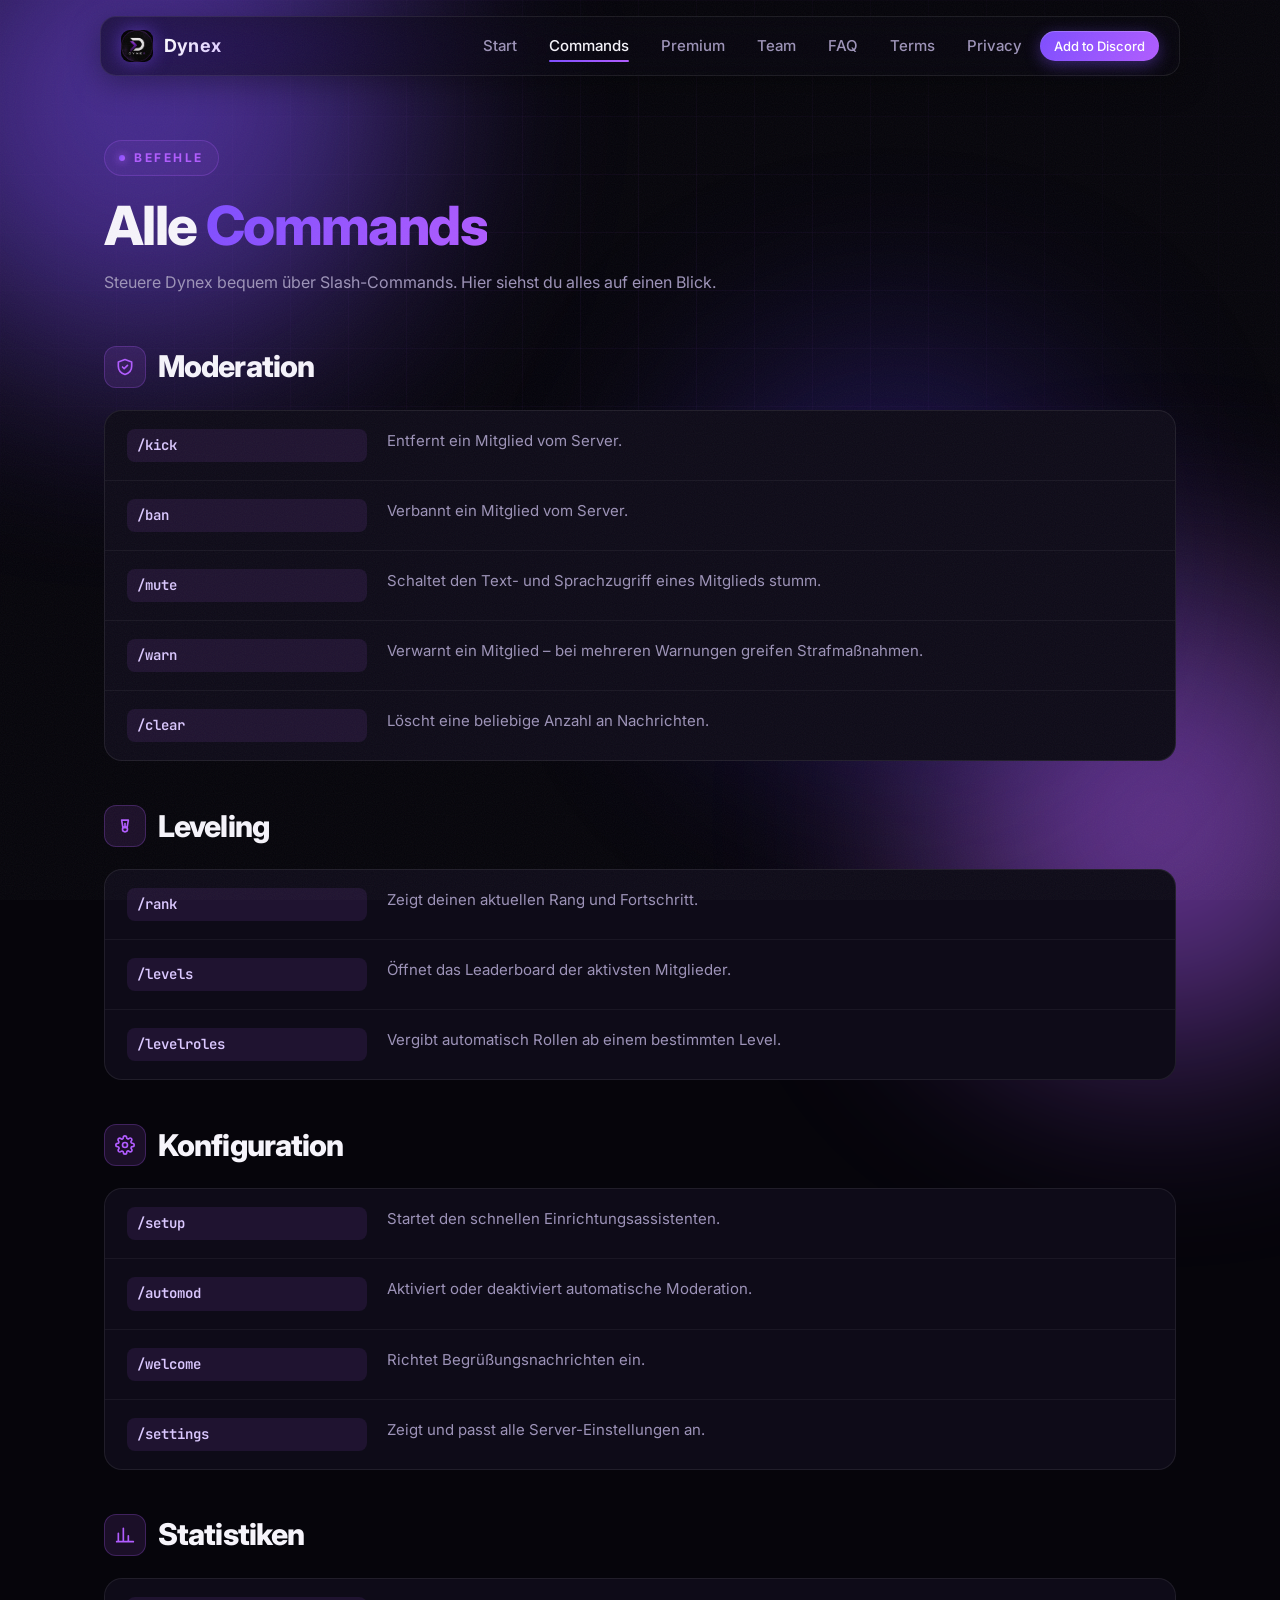
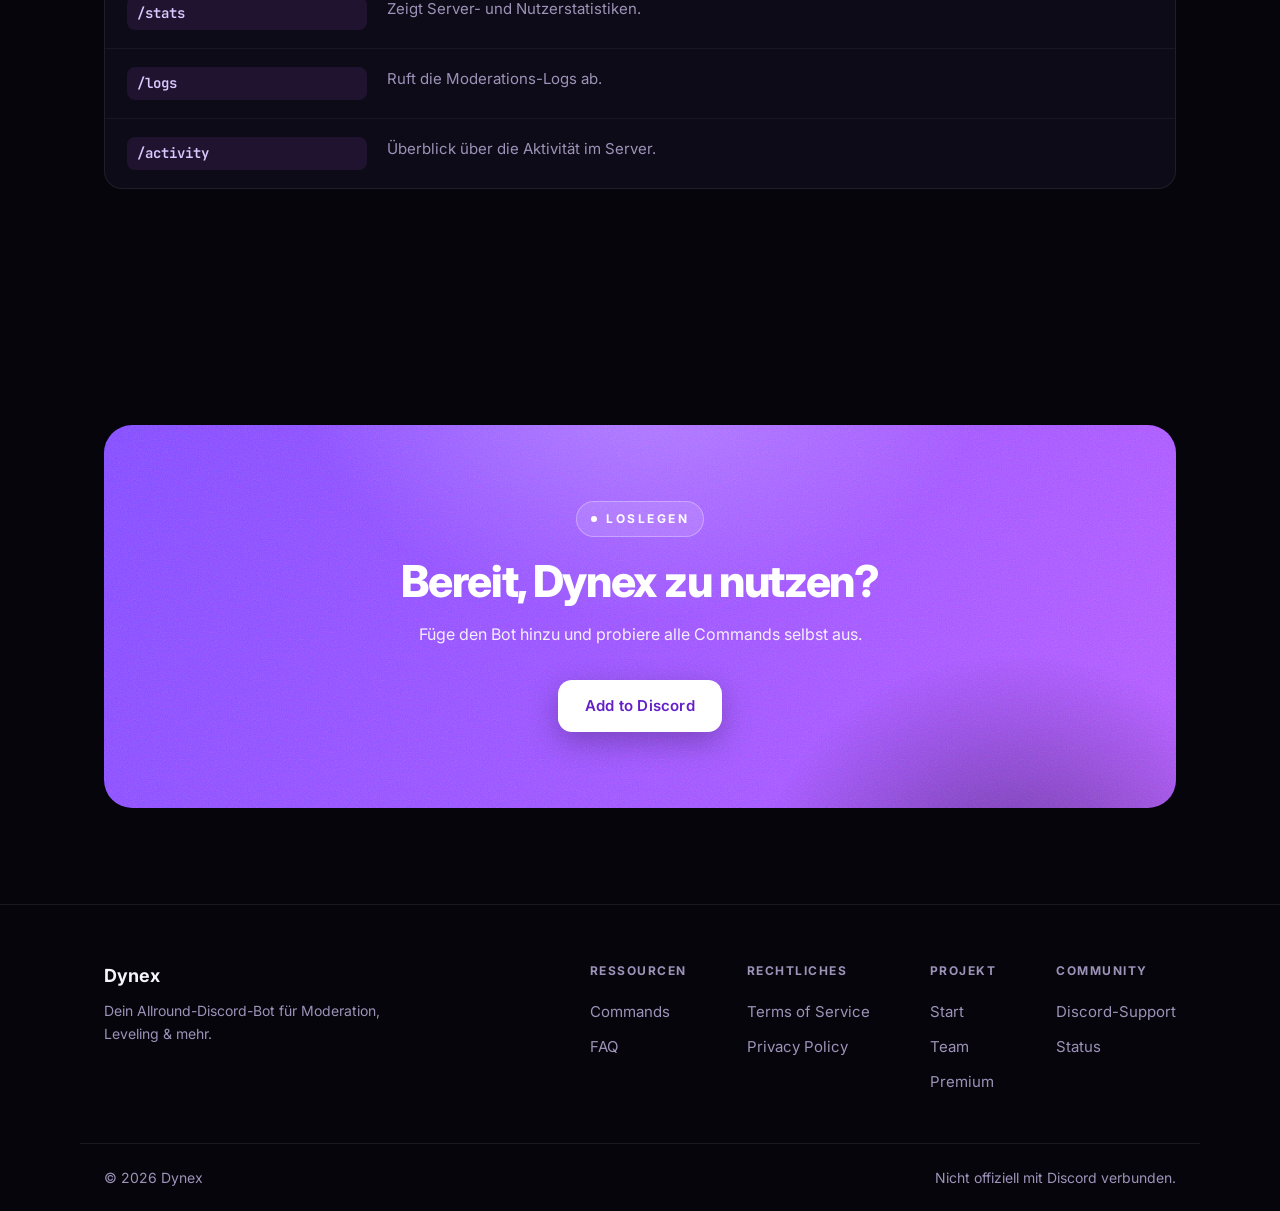
==== commands.html @ 15fd5419 "Pages" ====
<!DOCTYPE html>
<html lang="de">
<head>
  <meta charset="UTF-8" />
  <meta name="viewport" content="width=device-width, initial-scale=1.0" />
  <title>Commands – Dynex</title>
  <link rel="icon" type="image/png" href="logo.png" />
  <link rel="preconnect" href="https://fonts.googleapis.com" />
  <link rel="preconnect" href="https://fonts.gstatic.com" crossorigin />
  <link href="https://fonts.googleapis.com/css2?family=Inter:wght@400;500;600;700;800;900&family=JetBrains+Mono:wght@400;600&display=swap" rel="stylesheet" />
  <link rel="stylesheet" href="styles.css" />
</head>
<body>
  <div class="orb orb-1"></div>
  <div class="orb orb-2"></div>
  <div class="orb orb-3"></div>
  <div class="grid-bg"></div>
  <div class="noise"></div>

  <nav>
    <div class="nav-shell">
      <div class="nav-inner">
        <a class="brand" href="index.html"><img src="logo.png" alt="Dynex Logo" /><span>Dynex</span></a>
        <button class="nav-toggle" id="navToggle" aria-label="Menü">☰</button>
        <div class="nav-links" id="navLinks">
          <a href="index.html">Start</a>
          <a class="active" href="commands.html">Commands</a>
          <a href="premium.html">Premium</a>
          <a href="team.html">Team</a>
          <a href="faq.html">FAQ</a>
          <a href="terms.html">Terms</a>
          <a href="privacy.html">Privacy</a>
          <a class="nav-cta" href="#">Add to Discord</a>
        </div>
      </div>
    </div>
  </nav>

  <header class="page-head">
    <div class="container">
      <span class="eyebrow reveal in"><span class="dot"></span>Befehle</span>
      <h1 class="reveal in">Alle <span class="grad-text">Commands</span></h1>
      <p class="reveal in" data-delay="1">Steuere Dynex bequem über Slash-Commands. Hier siehst du alles auf einen Blick.</p>
    </div>
  </header>

  <section style="padding-top:20px;">
    <div class="container">

      <div class="cmd-cat reveal">
        <h2><span class="cicon"><svg viewBox="0 0 24 24" fill="none" stroke="currentColor" stroke-width="2" stroke-linecap="round" stroke-linejoin="round"><path d="M12 3l8 3v5c0 5-3.5 8.5-8 10-4.5-1.5-8-5-8-10V6z"/><path d="M9 12l2 2 4-4"/></svg></span>Moderation</h2>
        <div class="cmd-table">
          <div class="cmd-row"><span class="cmd-name">/kick</span><span class="cmd-desc">Entfernt ein Mitglied vom Server.</span></div>
          <div class="cmd-row"><span class="cmd-name">/ban</span><span class="cmd-desc">Verbannt ein Mitglied vom Server.</span></div>
          <div class="cmd-row"><span class="cmd-name">/mute</span><span class="cmd-desc">Schaltet den Text- und Sprachzugriff eines Mitglieds stumm.</span></div>
          <div class="cmd-row"><span class="cmd-name">/warn</span><span class="cmd-desc">Verwarnt ein Mitglied – bei mehreren Warnungen greifen Strafmaßnahmen.</span></div>
          <div class="cmd-row"><span class="cmd-name">/clear</span><span class="cmd-desc">Löscht eine beliebige Anzahl an Nachrichten.</span></div>
        </div>
      </div>

      <div class="cmd-cat reveal">
        <h2><span class="cicon"><svg viewBox="0 0 24 24" fill="none" stroke="currentColor" stroke-width="2" stroke-linecap="round" stroke-linejoin="round"><path d="M8 5h8l-1 6a3 3 0 0 1-6 0z"/><circle cx="12" cy="16" r="3"/><path d="M12 9v4"/></svg></span>Leveling</h2>
        <div class="cmd-table">
          <div class="cmd-row"><span class="cmd-name">/rank</span><span class="cmd-desc">Zeigt deinen aktuellen Rang und Fortschritt.</span></div>
          <div class="cmd-row"><span class="cmd-name">/levels</span><span class="cmd-desc">Öffnet das Leaderboard der aktivsten Mitglieder.</span></div>
          <div class="cmd-row"><span class="cmd-name">/levelroles</span><span class="cmd-desc">Vergibt automatisch Rollen ab einem bestimmten Level.</span></div>
        </div>
      </div>

      <div class="cmd-cat reveal">
        <h2><span class="cicon"><svg viewBox="0 0 24 24" fill="none" stroke="currentColor" stroke-width="2" stroke-linecap="round" stroke-linejoin="round"><circle cx="12" cy="12" r="3"/><path d="M19.4 15a1.65 1.65 0 0 0 .33 1.82l.06.06a2 2 0 1 1-2.83 2.83l-.06-.06a1.65 1.65 0 0 0-1.82-.33 1.65 1.65 0 0 0-1 1.51V21a2 2 0 1 1-4 0v-.09a1.65 1.65 0 0 0-1-1.51 1.65 1.65 0 0 0-1.82.33l-.06.06a2 2 0 1 1-2.83-2.83l.06-.06a1.65 1.65 0 0 0 .33-1.82 1.65 1.65 0 0 0-1.51-1H3a2 2 0 1 1 0-4h.09a1.65 1.65 0 0 0 1.51-1 1.65 1.65 0 0 0-.33-1.82l-.06-.06a2 2 0 1 1 2.83-2.83l.06.06a1.65 1.65 0 0 0 1.82.33h0a1.65 1.65 0 0 0 1-1.51V3a2 2 0 1 1 4 0v.09a1.65 1.65 0 0 0 1 1.51h0a1.65 1.65 0 0 0 1.82-.33l.06-.06a2 2 0 1 1 2.83 2.83l-.06.06a1.65 1.65 0 0 0-.33 1.82v0a1.65 1.65 0 0 0 1.51 1H21a2 2 0 1 1 0 4h-.09a1.65 1.65 0 0 0-1.51 1z"/></svg></span>Konfiguration</h2>
        <div class="cmd-table">
          <div class="cmd-row"><span class="cmd-name">/setup</span><span class="cmd-desc">Startet den schnellen Einrichtungsassistenten.</span></div>
          <div class="cmd-row"><span class="cmd-name">/automod</span><span class="cmd-desc">Aktiviert oder deaktiviert automatische Moderation.</span></div>
          <div class="cmd-row"><span class="cmd-name">/welcome</span><span class="cmd-desc">Richtet Begrüßungsnachrichten ein.</span></div>
          <div class="cmd-row"><span class="cmd-name">/settings</span><span class="cmd-desc">Zeigt und passt alle Server-Einstellungen an.</span></div>
        </div>
      </div>

      <div class="cmd-cat reveal">
        <h2><span class="cicon"><svg viewBox="0 0 24 24" fill="none" stroke="currentColor" stroke-width="2" stroke-linecap="round" stroke-linejoin="round"><path d="M4 20V10M10 20V4M16 20v-7M22 20H2"/></svg></span>Statistiken</h2>
        <div class="cmd-table">
          <div class="cmd-row"><span class="cmd-name">/stats</span><span class="cmd-desc">Zeigt Server- und Nutzerstatistiken.</span></div>
          <div class="cmd-row"><span class="cmd-name">/logs</span><span class="cmd-desc">Ruft die Moderations-Logs ab.</span></div>
          <div class="cmd-row"><span class="cmd-name">/activity</span><span class="cmd-desc">Überblick über die Aktivität im Server.</span></div>
        </div>
      </div>

    </div>
  </section>

  <section>
    <div class="container">
      <div class="cta-wrap reveal">
        <div class="grain"></div>
        <span class="eyebrow" style="border-color:rgba(255,255,255,0.3);background:rgba(255,255,255,0.12);color:#fff;"><span class="dot" style="background:#fff;box-shadow:none;"></span>Loslegen</span>
        <h2>Bereit, Dynex zu nutzen?</h2>
        <p>Füge den Bot hinzu und probiere alle Commands selbst aus.</p>
        <a class="btn" href="#">Add to Discord</a>
      </div>
    </div>
  </section>

  <footer>
    <div class="footer-inner">
      <div class="footer-brand"><span>Dynex</span><p>Dein Allround-Discord-Bot für Moderation, Leveling &amp; mehr.</p></div>
      <div class="footer-cols">
        <div class="footer-col"><h4>Ressourcen</h4><a href="commands.html">Commands</a><a href="faq.html">FAQ</a></div>
        <div class="footer-col"><h4>Rechtliches</h4><a href="terms.html">Terms of Service</a><a href="privacy.html">Privacy Policy</a></div>
        <div class="footer-col"><h4>Projekt</h4><a href="index.html">Start</a><a href="team.html">Team</a><a href="premium.html">Premium</a></div>
        <div class="footer-col"><h4>Community</h4><a href="#">Discord-Support</a><a href="#">Status</a></div>
      </div>
    </div>
    <div class="footer-bottom"><span>© <span id="year"></span> Dynex</span><span>Nicht offiziell mit Discord verbunden.</span></div>
  </footer>

  <script>document.getElementById("year").textContent = new Date().getFullYear();</script>
  <script src="main.js"></script>
</body>
</html>
---- styles.css ----
:root {
  --bg: #06050b;
  --bg-soft: #0b0912;
  --surface: #0e0b18;
  --elev: #151024;
  --border: rgba(255, 255, 255, 0.08);
  --border-strong: rgba(177, 92, 255, 0.4);
  --text: #f6f4fb;
  --muted: #9d93b8;
  --accent: #7e4dff;
  --accent-2: #b15cff;
  --accent-lite: #dbc8ff;
  --accent-grad: linear-gradient(120deg, #7e4dff 0%, #b15cff 100%);
  --radius: 20px;
  --maxw: 1120px;
  font-synthesis: none;
}

* { box-sizing: border-box; margin: 0; padding: 0; }

html { scroll-behavior: smooth; }

body {
  font-family: "Inter", -apple-system, BlinkMacSystemFont, "Segoe UI", Roboto, sans-serif;
  background: var(--bg);
  color: var(--text);
  line-height: 1.65;
  -webkit-font-smoothing: antialiased;
  text-rendering: optimizeLegibility;
  overflow-x: hidden;
}

a { color: inherit; text-decoration: none; }
img { display: block; max-width: 100%; }
::selection { background: rgba(177, 92, 255, 0.3); }

/* ---- ambient animated background ---- */
.orb {
  position: fixed;
  border-radius: 50%;
  filter: blur(110px);
  z-index: -2;
  pointer-events: none;
  opacity: 0.55;
}
.orb-1 { width: 520px; height: 520px; background: #7e4dff; top: -160px; left: -120px; animation: drift 22s ease-in-out infinite; }
.orb-2 { width: 440px; height: 440px; background: #b15cff; bottom: -140px; right: -100px; animation: drift 26s ease-in-out infinite reverse; }
.orb-3 { width: 380px; height: 380px; background: #4a2bd0; top: 40%; left: 55%; animation: drift 30s ease-in-out infinite; opacity: 0.4; }
@keyframes drift {
  0%, 100% { transform: translate(0, 0) scale(1); }
  33% { transform: translate(60px, -40px) scale(1.08); }
  66% { transform: translate(-40px, 50px) scale(0.95); }
}

.noise {
  position: fixed; inset: 0; z-index: 51; pointer-events: none; opacity: 0.05;
  background-image: url("data:image/svg+xml,%3Csvg xmlns='http://www.w3.org/2000/svg' width='120' height='120'%3E%3Cfilter id='n'%3E%3CfeTurbulence type='fractalNoise' baseFrequency='0.9' numOctaves='2'/%3E%3C/filter%3E%3Crect width='100%25' height='100%25' filter='url(%23n)'/%3E%3C/svg%3E");
}

.grid-bg {
  position: fixed; inset: 0; z-index: -1; pointer-events: none;
  background-image:
    linear-gradient(rgba(177, 92, 255, 0.05) 1px, transparent 1px),
    linear-gradient(90deg, rgba(177, 92, 255, 0.05) 1px, transparent 1px);
  background-size: 58px 58px;
  mask-image: radial-gradient(70% 62% at 50% 28%, #000 0%, transparent 100%);
}

/* ---- nav ---- */
nav {
  position: fixed;
  top: 16px; left: 0; right: 0;
  z-index: 50;
  transition: opacity .3s;
}
.nav-shell {
  max-width: var(--maxw);
  margin: 0 auto;
  padding: 0 20px;
}
.nav-inner {
  display: flex; align-items: center; justify-content: space-between;
  height: 60px;
  padding: 0 20px;
  border-radius: 16px;
  border: 1px solid var(--border);
  background: rgba(10, 8, 18, 0.55);
  backdrop-filter: blur(20px) saturate(140%);
  -webkit-backdrop-filter: blur(20px) saturate(140%);
  box-shadow: 0 8px 30px rgba(0, 0, 0, 0.35);
}
.brand { display: flex; align-items: center; gap: 11px; font-weight: 700; font-size: 18px; letter-spacing: 0.2px; }
.brand img { width: 32px; height: 32px; border-radius: 9px; box-shadow: 0 0 18px rgba(126,77,255,0.5); }
.brand span { background: linear-gradient(120deg, #fff 0%, var(--accent-lite) 100%); -webkit-background-clip: text; background-clip: text; color: transparent; }

.nav-links { display: flex; align-items: center; gap: 4px; }
.nav-links a {
  padding: 9px 14px; border-radius: 10px;
  color: var(--muted); font-weight: 500; font-size: 15px;
  position: relative; transition: color .18s, background .18s;
}
.nav-links a:hover { color: var(--text); background: rgba(255,255,255,0.05); }
.nav-links a.active { color: var(--text); }
.nav-links a.active::after {
  content: ""; position: absolute; left: 14px; right: 14px; bottom: 5px; height: 2px;
  border-radius: 2px; background: var(--accent-grad);
}
.nav-cta {
  padding: 6px 14px !important; border-radius: 999px !important;
  font-weight: 600; font-size: 13px !important; line-height: 1.4 !important;
  color: #fff !important;
  display: inline-flex; align-items: center; gap: 6px;
  background: var(--accent-grad);
  box-shadow: 0 4px 16px rgba(126,77,255,0.4), inset 0 1px 0 rgba(255,255,255,0.2);
}
.nav-cta svg { width: 15px !important; height: 15px !important; flex: none; }
.nav-cta:hover { filter: brightness(1.1); }
.nav-toggle { display: none; background: none; border: none; color: var(--text); font-size: 24px; cursor: pointer; padding: 4px; }

/* ---- layout ---- */
.container { max-width: var(--maxw); margin: 0 auto; padding: 0 24px; }
section { padding: 96px 0; }

/* ---- reveal animations ---- */
.reveal { opacity: 0; transform: translateY(28px); transition: opacity .7s cubic-bezier(.16,1,.3,1), transform .7s cubic-bezier(.16,1,.3,1); }
.reveal.in { opacity: 1; transform: none; }
.reveal[data-delay="1"] { transition-delay: .08s; }
.reveal[data-delay="2"] { transition-delay: .16s; }
.reveal[data-delay="3"] { transition-delay: .24s; }
.reveal[data-delay="4"] { transition-delay: .32s; }
.reveal[data-delay="5"] { transition-delay: .4s; }

/* ---- buttons ---- */
.btn {
  position: relative;
  display: inline-flex; align-items: center; justify-content: center; gap: 9px;
  padding: 14px 27px; border-radius: 14px;
  font-weight: 600; font-size: 15px; letter-spacing: 0.2px;
  transition: transform .2s cubic-bezier(.16,1,.3,1), box-shadow .25s, background .2s;
  overflow: hidden; white-space: nowrap;
}
.btn:hover { transform: translateY(-2px); }
.btn:active { transform: translateY(0) scale(0.98); }
.btn-primary {
  background: var(--accent-grad); color: #fff;
  box-shadow: 0 8px 26px rgba(126,77,255,0.42), inset 0 1px 0 rgba(255,255,255,0.25);
}
.btn-primary:hover { box-shadow: 0 14px 38px rgba(126,77,255,0.6), inset 0 1px 0 rgba(255,255,255,0.3); }
.btn-primary::before {
  content: ""; position: absolute; top: 0; left: -60%; width: 40%; height: 100%;
  background: linear-gradient(100deg, transparent, rgba(255,255,255,0.45), transparent);
  transform: skewX(-20deg); transition: left .55s ease;
}
.btn-primary:hover::before { left: 130%; }
.btn-ghost { background: rgba(255,255,255,0.04); color: var(--text); border: 1px solid var(--border); backdrop-filter: blur(8px); }
.btn-ghost:hover { border-color: var(--border-strong); background: rgba(177,92,255,0.08); }
.btn-row { display: flex; gap: 14px; flex-wrap: wrap; }
.btn svg { width: 18px; height: 18px; }

/* ---- eyebrow & headings ---- */
.eyebrow {
  display: inline-flex; align-items: center; gap: 9px;
  font-size: 12px; font-weight: 700; letter-spacing: 2.5px; text-transform: uppercase;
  color: var(--accent-2);
  padding: 7px 14px; border-radius: 999px;
  border: 1px solid rgba(177,92,255,0.25);
  background: rgba(177,92,255,0.07);
  margin-bottom: 20px;
}
.eyebrow .dot { width: 6px; height: 6px; border-radius: 50%; background: var(--accent-grad); box-shadow: 0 0 8px var(--accent-2); }

h1, h2, h3 { line-height: 1.1; font-weight: 800; letter-spacing: -0.03em; }
h1 { font-size: clamp(40px, 6.5vw, 72px); margin-bottom: 22px; }
h2 { font-size: clamp(30px, 4.4vw, 44px); margin-bottom: 16px; }
.lead { color: var(--muted); font-size: clamp(16px, 2.2vw, 19px); max-width: 620px; }
.grad-text { background: var(--accent-grad); -webkit-background-clip: text; background-clip: text; color: transparent; }

.section-head { max-width: 680px; margin-bottom: 54px; }
.center { text-align: center; }
.center .section-head, .center .lead { margin-left: auto; margin-right: auto; }

/* ---- hero ---- */
.hero {
  min-height: 100svh;
  display: flex; align-items: center; justify-content: center;
  text-align: center;
  padding: 130px 0 70px;
  position: relative; overflow: hidden;
}
.hero-inner { max-width: 760px; }
.hero .logo-badge {
  display: inline-flex; align-items: center; gap: 10px;
  margin: 0 0 26px;
  padding: 8px 16px 8px 8px; border-radius: 999px;
  background: rgba(255,255,255,0.05); border: 1px solid var(--border);
  backdrop-filter: blur(8px);
  font-weight: 600; font-size: 14px; color: var(--text);
  box-shadow: 0 4px 20px rgba(0,0,0,0.3);
}
.hero .logo-badge img { width: 26px; height: 26px; border-radius: 7px; }
.hero .logo-badge .tag { color: var(--muted); font-weight: 500; }
.hero .lead { margin: 0 auto 32px; }
.hero .btn-row { justify-content: center; }

.hero-art {
  position: absolute; left: 50%; top: 52%; transform: translate(-50%, -50%);
  width: min(62vw, 540px); aspect-ratio: 1 / 1; z-index: -1;
  opacity: 0.5; pointer-events: none;
  mask-image: radial-gradient(circle, #000 30%, transparent 72%);
}
.hero-art img { width: 100%; height: 100%; object-fit: contain; filter: drop-shadow(0 0 60px rgba(126,77,255,0.5)); }
section[id] { scroll-margin-top: 96px; }

/* ---- stats ---- */
.stats {
  display: grid;
  grid-template-columns: repeat(auto-fit, minmax(150px, 1fr));
  gap: 14px;
  margin: 48px 0 8px;
}
.stat {
  border: 1px solid var(--border);
  border-radius: 16px;
  padding: 22px 20px;
  background: rgba(255,255,255,0.03);
  backdrop-filter: blur(8px);
  transition: transform .2s, border-color .2s;
}
.stat:hover { transform: translateY(-3px); border-color: var(--border-strong); }
.stat .num {
  font-size: 30px; font-weight: 800; letter-spacing: -0.03em;
  background: var(--accent-grad); -webkit-background-clip: text; background-clip: text; color: transparent;
}
.stat .lbl { color: var(--muted); font-size: 13px; margin-top: 3px; }

/* ---- marquee ---- */
.marquee-wrap { position: relative; overflow: hidden; padding: 8px 0; border-block: 1px solid var(--border); background: rgba(255,255,255,0.015); }
.marquee-wrap::before, .marquee-wrap::after {
  content:""; position: absolute; inset-block: 0; width: 120px; z-index: 2; pointer-events: none;
}
.marquee-wrap::before { left: 0; background: linear-gradient(90deg, var(--bg), transparent); }
.marquee-wrap::after { right: 0; background: linear-gradient(-90deg, var(--bg), transparent); }
.marquee {
  display: flex; gap: 48px; width: max-content;
  animation: marquee 28s linear infinite; white-space: nowrap;
}
.marquee span { display: inline-flex; align-items: center; gap: 48px; color: var(--muted); font-weight: 600; font-size: 15px; }
.marquee span svg { width: 17px; height: 17px; color: var(--accent-2); }
.marquee i { font-style: normal; color: var(--accent-2); }
@keyframes marquee { to { transform: translateX(-50%); } }

/* ---- cards ---- */
.grid {
  display: grid;
  grid-template-columns: repeat(auto-fit, minmax(250px, 1fr));
  gap: 20px;
}
.card {
  position: relative;
  background: var(--surface);
  border: 1px solid var(--border);
  border-radius: var(--radius);
  padding: 30px;
  transition: transform .3s cubic-bezier(.16,1,.3,1), border-color .25s, box-shadow .3s;
  overflow: hidden;
}
.card::before {
  content: ""; position: absolute; inset: 0;
  background: radial-gradient(500px circle at var(--mx, 50%) var(--my, 50%), rgba(177,92,255,0.12), transparent 45%);
  opacity: 0; transition: opacity .3s;
}
.card:hover { transform: translateY(-5px); border-color: var(--border-strong); box-shadow: 0 20px 50px rgba(0,0,0,0.4); }
.card:hover::before { opacity: 1; }
.card .icon {
  width: 50px; height: 50px; border-radius: 14px;
  display: flex; align-items: center; justify-content: center;
  background: rgba(177,92,255,0.12); color: var(--accent-2);
  margin-bottom: 18px; position: relative;
  box-shadow: inset 0 0 0 1px rgba(177,92,255,0.2);
}
.card .icon svg { width: 24px; height: 24px; }
.card h3 { font-size: 19px; margin-bottom: 8px; position: relative; }
.card p { color: var(--muted); font-size: 15px; position: relative; }

/* ---- showcase / code-like terminal ---- */
.showcase {
  display: grid; grid-template-columns: 1fr 1fr; gap: 60px; align-items: center;
}
.terminal {
  border: 1px solid var(--border);
  border-radius: 18px;
  background: rgba(10, 8, 18, 0.7);
  backdrop-filter: blur(10px);
  box-shadow: 0 30px 80px rgba(0,0,0,0.5);
  overflow: hidden;
}
.terminal .bar { display: flex; align-items: center; gap: 8px; padding: 14px 18px; border-bottom: 1px solid var(--border); }
.terminal .bar i { width: 12px; height: 12px; border-radius: 50%; }
.terminal .bar i:nth-child(1){ background:#ff5f57; } .terminal .bar i:nth-child(2){ background:#febc2e; } .terminal .bar i:nth-child(3){ background:#28c840; }
.terminal .bar .title { margin-left: 8px; color: var(--muted); font-size: 13px; }
.terminal .code { padding: 22px; font-family: "JetBrains Mono", ui-monospace, SFMono-Regular, Menlo, monospace; font-size: 14px; line-height: 1.7; color: #c9bfe6; }
.terminal .code .c { color: var(--muted); }
.terminal .code .k { color: var(--accent-2); }
.terminal .code .s { color: #7ee787; }
.terminal .code .p { color: var(--accent-lite); }

/* ---- CTA panel ---- */
.cta-wrap { position: relative; border-radius: 28px; padding: 76px 36px; overflow: hidden; text-align: center; }
.cta-wrap::before { content:""; position: absolute; inset: 0; background: var(--accent-grad); z-index: -2; }
.cta-wrap::after {
  content:""; position: absolute; inset: 0; z-index: -1;
  background: radial-gradient(60% 130% at 50% -20%, rgba(255,255,255,0.28), transparent 55%),
    radial-gradient(40% 100% at 85% 120%, rgba(0,0,0,0.35), transparent 60%);
}
.cta-wrap .grain { position: absolute; inset: 0; z-index: -1; opacity: 0.4; background: url("data:image/svg+xml,%3Csvg xmlns='http://www.w3.org/2000/svg' width='120' height='120'%3E%3Cfilter id='n'%3E%3CfeTurbulence type='fractalNoise' baseFrequency='0.9' numOctaves='2'/%3E%3C/filter%3E%3Crect width='100%25' height='100%25' filter='url(%23n)'/%3E%3C/svg%3E"); mix-blend-mode: overlay; }
.cta-wrap h2 { color: #fff; }
.cta-wrap p { color: rgba(255,255,255,0.9); max-width: 520px; margin: 0 auto 32px; }
.cta-wrap .btn { background: #fff; color: #6420c8; box-shadow: 0 10px 30px rgba(0,0,0,0.25); }
.cta-wrap .btn:hover { background: rgba(255,255,255,0.92); }

/* ---- team ---- */
.team-grid { display: grid; grid-template-columns: repeat(auto-fill, minmax(250px, 1fr)); gap: 20px; }
.team-card { text-align: center; padding: 36px 22px; }
.avatar {
  width: 96px; height: 96px; border-radius: 50%;
  margin: 0 auto 18px;
  overflow: hidden;
  display: flex; align-items: center; justify-content: center;
  font-size: 34px; font-weight: 800; color: #fff;
  background: var(--accent-grad);
  box-shadow: 0 10px 30px rgba(126,77,255,0.45);
  border: 3px solid rgba(255,255,255,0.12);
}
.avatar img { width: 100%; height: 100%; object-fit: cover; }
.team-card h3 { font-size: 19px; }
.team-card .role { color: var(--accent-2); font-weight: 700; font-size: 13px; letter-spacing: 0.5px; text-transform: uppercase; margin-bottom: 10px; }
.legal strong { color: var(--text); }
.legal .updated { color: var(--muted); font-size: 14px; margin-bottom: 28px; }

/* ---- commands ---- */
.cmd-cat { margin-bottom: 44px; }
.cmd-cat > h2 { font-size: clamp(22px, 3vw, 30px); display: flex; align-items: center; gap: 12px; margin-bottom: 22px; }
.cmd-cat > h2 .cicon {
  width: 42px; height: 42px; border-radius: 12px; flex: none;
  display: flex; align-items: center; justify-content: center;
  background: rgba(177,92,255,0.12); color: var(--accent-2);
  box-shadow: inset 0 0 0 1px rgba(177,92,255,0.25);
}
.cmd-cat > h2 .cicon svg { width: 20px; height: 20px; }
.cmd-table {
  border: 1px solid var(--border); border-radius: 18px; overflow: hidden; background: var(--surface);
}
.cmd-table .cmd-row {
  display: grid; grid-template-columns: minmax(180px, 240px) 1fr;
  gap: 20px; padding: 18px 22px; align-items: start;
  border-bottom: 1px solid rgba(255,255,255,0.05); transition: background .15s;
}
.cmd-table .cmd-row:last-child { border-bottom: none; }
.cmd-table .cmd-row:hover { background: rgba(177,92,255,0.06); }
.cmd-name {
  font-family: "JetBrains Mono", ui-monospace, Menlo, monospace;
  font-size: 14px; font-weight: 600; color: var(--accent-lite);
  background: rgba(177,92,255,0.1); padding: 5px 10px; border-radius: 8px;
  display: inline-block; word-break: break-all;
}
.cmd-desc { color: var(--muted); font-size: 15px; }

/* ---- FAQ ---- */
.faq-list { max-width: 760px; margin: 0 auto; display: grid; gap: 14px; }
.faq-item {
  border: 1px solid var(--border); border-radius: 16px; background: var(--surface);
  overflow: hidden; transition: border-color .2s;
}
.faq-item.open { border-color: var(--border-strong); }
.faq-q {
  width: 100%; display: flex; align-items: center; justify-content: space-between; gap: 16px;
  padding: 20px 22px; background: none; border: none; cursor: pointer;
  color: var(--text); font-size: 16px; font-weight: 600; text-align: left; font-family: inherit;
}
.faq-q:hover { color: var(--accent-lite); }
.faq-q .chev {
  flex: none; transition: transform .3s cubic-bezier(.16,1,.3,1);
  color: var(--accent-2);
}
.faq-q .chev svg { width: 18px; height: 18px; display: block; }
.faq-item.open .chev { transform: rotate(180deg); }
.faq-a { display: grid; grid-template-rows: 0fr; transition: grid-template-rows .35s cubic-bezier(.16,1,.3,1); }
.faq-item.open .faq-a { grid-template-rows: 1fr; }
.faq-a-inner { overflow: hidden; }
.faq-a-inner p { color: var(--muted); font-size: 15px; padding: 0 22px 20px; }

/* ---- pricing (premium) ---- */
.pricing {
  display: grid;
  grid-template-columns: repeat(auto-fit, minmax(280px, 1fr));
  gap: 24px;
  align-items: stretch;
}
.price-card {
  position: relative;
  display: flex; flex-direction: column;
  background: var(--surface);
  border: 1px solid var(--border);
  border-radius: 24px;
  padding: 34px 30px;
  transition: transform .3s cubic-bezier(.16,1,.3,1), border-color .25s, box-shadow .3s;
}
.price-card:hover { transform: translateY(-6px); border-color: var(--border-strong); box-shadow: 0 24px 60px rgba(0,0,0,0.45); }
.price-card.featured {
  border: 1px solid transparent;
  background:
    linear-gradient(var(--bg), var(--bg)) padding-box,
    var(--accent-grad) border-box;
  box-shadow: 0 20px 70px rgba(126,77,255,0.35);
}
.price-card .flag {
  position: absolute; top: 0; left: 50%; transform: translate(-50%, -50%);
  background: var(--accent-grad);
  color: #fff; font-size: 12px; font-weight: 700; letter-spacing: 1px; text-transform: uppercase;
  padding: 6px 14px; border-radius: 999px;
  box-shadow: 0 6px 18px rgba(126,77,255,0.5);
  white-space: nowrap;
}
.price-card .plan { display: flex; align-items: center; gap: 12px; margin-bottom: 22px; }
.price-card .plan .picon {
  width: 46px; height: 46px; border-radius: 13px;
  display: flex; align-items: center; justify-content: center;
  background: rgba(177,92,255,0.14); color: var(--accent-2);
  box-shadow: inset 0 0 0 1px rgba(177,92,255,0.25);
}
.price-card .plan .picon svg { width: 22px; height: 22px; }
.price-card .plan h3 { font-size: 20px; }
.price-card .price { display: flex; align-items: baseline; gap: 6px; margin-bottom: 26px; }
.price-card .price .amount { font-size: 46px; font-weight: 850; letter-spacing: -0.03em; line-height: 1; }
.price-card .price .per { color: var(--muted); font-size: 15px; }
.price-card ul { list-style: none; margin: 0 0 30px; flex: 1; }
.price-card li { display: flex; align-items: center; gap: 11px; color: var(--muted); font-size: 15px; padding: 7px 0; }
.price-card li svg { width: 19px; height: 19px; color: var(--accent-2); flex: none; }
.featured li { color: #d8d0ec; }
.price-card .btn { width: 100%; }
.compare {
  margin-top: 64px;
  border: 1px solid var(--border);
  border-radius: 24px;
  overflow: hidden;
  background: var(--surface);
  box-shadow: 0 20px 60px rgba(0,0,0,0.35);
}
.compare table { width: 100%; border-collapse: collapse; }
.compare th, .compare td { padding: 15px 22px; text-align: left; font-size: 15px; }
.compare thead th { font-size: 13px; letter-spacing: 1px; text-transform: uppercase; color: var(--muted); border-bottom: 1px solid var(--border); background: rgba(255,255,255,0.02); }
.compare thead th:first-child { color: var(--text); font-weight: 700; }
.compare tbody tr { border-bottom: 1px solid rgba(255,255,255,0.05); }
.compare tbody tr:last-child { border-bottom: none; }
.compare td { color: var(--muted); }
.compare td:first-child { color: var(--text); font-weight: 500; }
.compare td .yes { color: var(--accent-2); }
.compare td .no { color: rgba(255,255,255,0.2); }
.compare .featured-col { background: rgba(177,92,255,0.06); }
.compare-scroll { overflow-x: auto; -webkit-overflow-scrolling: touch; }
.compare table { min-width: 100%; width: 100%; }
.page-head { padding: 140px 0 30px; }
.page-head h1 { font-size: clamp(34px, 5vw, 54px); margin-bottom: 14px; }
.page-head p { color: var(--muted); max-width: 640px; }
.legal { padding-top: 10px; font-size: 15.5px; color: #cfc8de; }
.legal .block {
  background: rgba(255,255,255,0.03); border: 1px solid var(--border);
  border-radius: var(--radius); padding: 16px 24px; margin-bottom: 40px;
  font-size: 13.5px; color: var(--muted); backdrop-filter: blur(10px);
}
.legal h3 { font-size: 22px; margin: 34px 0 10px; color: var(--text); }
.legal h4 { font-size: 16px; margin: 22px 0 8px; color: var(--text); }
.legal p { margin-bottom: 14px; }
.legal ul { margin: 0 0 14px 20px; }
.legal li { margin-bottom: 8px; }
.legal a { color: var(--accent-2); text-decoration: underline; text-underline-offset: 2px; }
.legal strong { color: var(--text); }
.legal .updated { color: var(--muted); font-size: 14px; margin-bottom: 28px; }

/* ---- footer ---- */
footer { border-top: 1px solid var(--border); padding: 56px 0 0; background: rgba(8, 6, 15, 0.4); }
.footer-inner {
  max-width: var(--maxw); margin: 0 auto; padding: 0 24px;
  display: flex; gap: 50px; justify-content: space-between; flex-wrap: wrap;
}
.footer-brand span { font-weight: 700; font-size: 18px; }
.footer-brand p { color: var(--muted); font-size: 14px; margin-top: 8px; max-width: 280px; }
.footer-cols { display: flex; gap: 60px; flex-wrap: wrap; }
.footer-col h4 { font-size: 12px; letter-spacing: 1.5px; text-transform: uppercase; color: var(--muted); margin-bottom: 14px; }
.footer-col a { display: block; color: var(--muted); font-size: 15px; padding: 5px 0; transition: color .15s, transform .15s; }
.footer-col a:hover { color: var(--text); transform: translateX(3px); }
.footer-bottom {
  max-width: var(--maxw); margin: 44px auto 0; padding: 22px 24px;
  border-top: 1px solid var(--border);
  display: flex; justify-content: space-between; flex-wrap: wrap; gap: 12px;
  color: var(--muted); font-size: 14px;
}

/* ---- responsive ---- */
@media (max-width: 1024px) {
  .hero-art { width: min(66vw, 440px); opacity: 0.42; }
}

@media (max-width: 900px) {
  .hero { min-height: auto; padding-top: 120px; padding-bottom: 60px; padding-inline: 16px; }
  .hero-art { width: min(70vw, 340px); opacity: 0.32; }
  .showcase { grid-template-columns: 1fr; gap: 36px; }
  .container { padding: 0 20px; }
  .nav-toggle { display: block; }
  .grid { grid-template-columns: repeat(2, 1fr); }
  .page-head { padding-top: 120px; }
  .team-grid { grid-template-columns: repeat(auto-fill, minmax(200px, 1fr)); gap: 16px; }
  .pricing { grid-template-columns: 1fr; gap: 18px; }
}

@media (max-width: 760px) {
  .nav-toggle { display: block; }
  nav { top: 10px; }
  .nav-links {
    position: absolute; top: 66px; left: 16px; right: 16px;
    flex-direction: column; align-items: stretch;
    background: rgba(10,8,18,0.97);
    border: 1px solid var(--border); border-radius: 16px;
    padding: 12px; gap: 4px;
    display: none; box-shadow: 0 20px 60px rgba(0,0,0,0.5);
    max-height: calc(100vh - 90px); overflow-y: auto;
  }
  .nav-links.open { display: flex; }
  .nav-links a { padding: 13px 16px; }
  .nav-links a.active::after { display: none; }
  .nav-cta { text-align: center; margin-top: 8px; }
  .hero-art { width: min(84vw, 300px); opacity: 0.2; }
  section { padding: 64px 0; }
  .cta-wrap { padding: 48px 22px; }
  .noise { display: none; }
  .stats { grid-template-columns: repeat(2, 1fr); gap: 12px; margin-top: 36px; }
  .grid { grid-template-columns: 1fr; }
  .section-head { margin-bottom: 40px; }
  .footer-inner { gap: 36px; }
  .footer-cols { gap: 36px; }
}

/* very small phones */
@media (max-width: 480px) {
  .container { padding: 0 18px; }
  .brand span { font-size: 16px; }
  .brand img { width: 28px; height: 28px; }
  h1 { font-size: 34px; }
  .lead { font-size: 16px; }
  .btn { width: 100%; padding: 14px 18px; }
  .btn-row { flex-direction: column; align-items: stretch; }
  .hero { padding-top: 104px; padding-bottom: 48px; }
  .stats { margin-top: 30px; }
  .stat { padding: 18px 16px; }
  .stat .num { font-size: 26px; }
  .terminal .code { font-size: 12px; padding: 18px; overflow-x: auto; white-space: pre; }
  .compare { border-radius: 16px; }
  .compare table { min-width: 640px; }
  .marquee span, .marquee { gap: 32px; }
  .marquee span { font-size: 14px; }
  .card { padding: 26px 22px; }
  .cta-wrap h2 { font-size: 28px; }
  .legal { font-size: 15px; }
  .cmd-table .cmd-row { grid-template-columns: 1fr; gap: 10px; touch-action: pan-y; }
  .faq-q { padding: 18px 18px; font-size: 15px; }
  .price-card { padding: 28px 22px; }
  .price-card .price .amount { font-size: 38px; }
}

/* respect reduced-motion preferences */
@media (prefers-reduced-motion: reduce) {
  *, *::before, *::after { animation-duration: 0.01ms !important; animation-iteration-count: 1 !important; transition-duration: 0.01ms !important; }
  html { scroll-behavior: auto; }
}
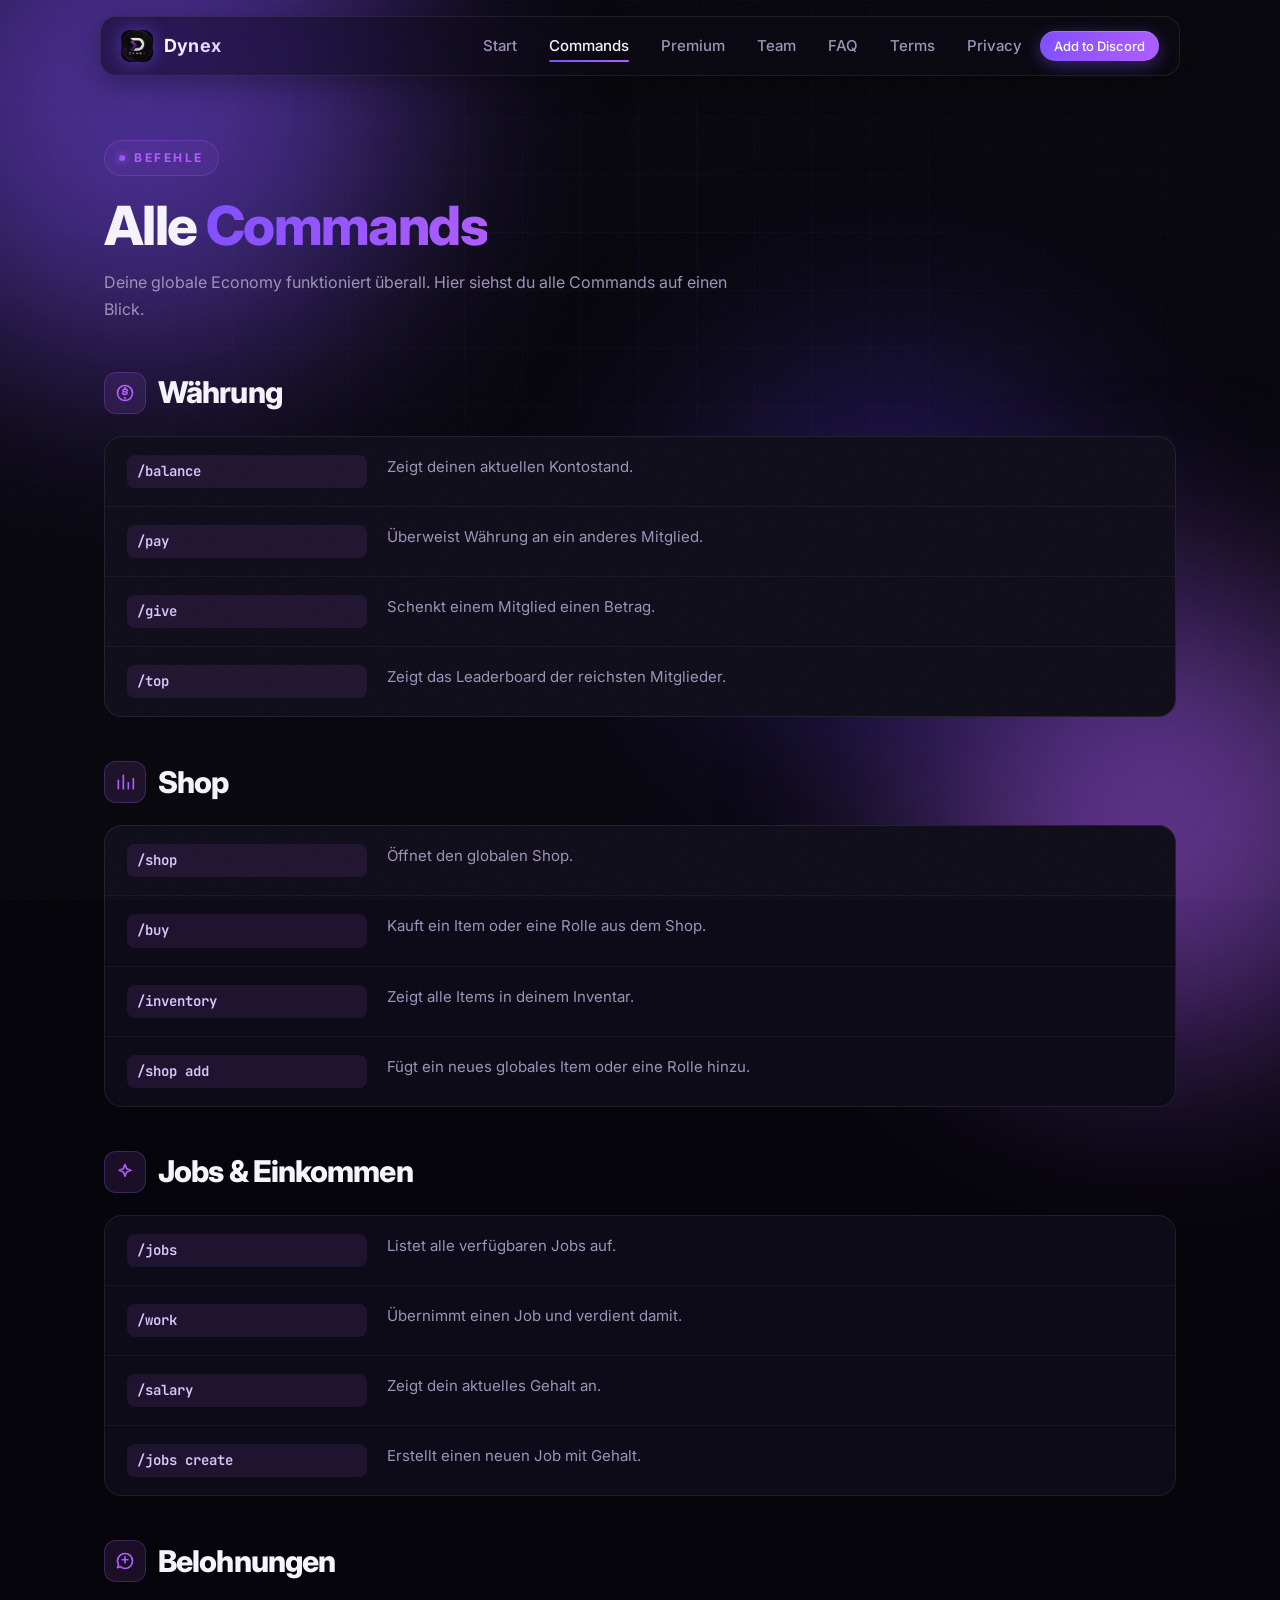
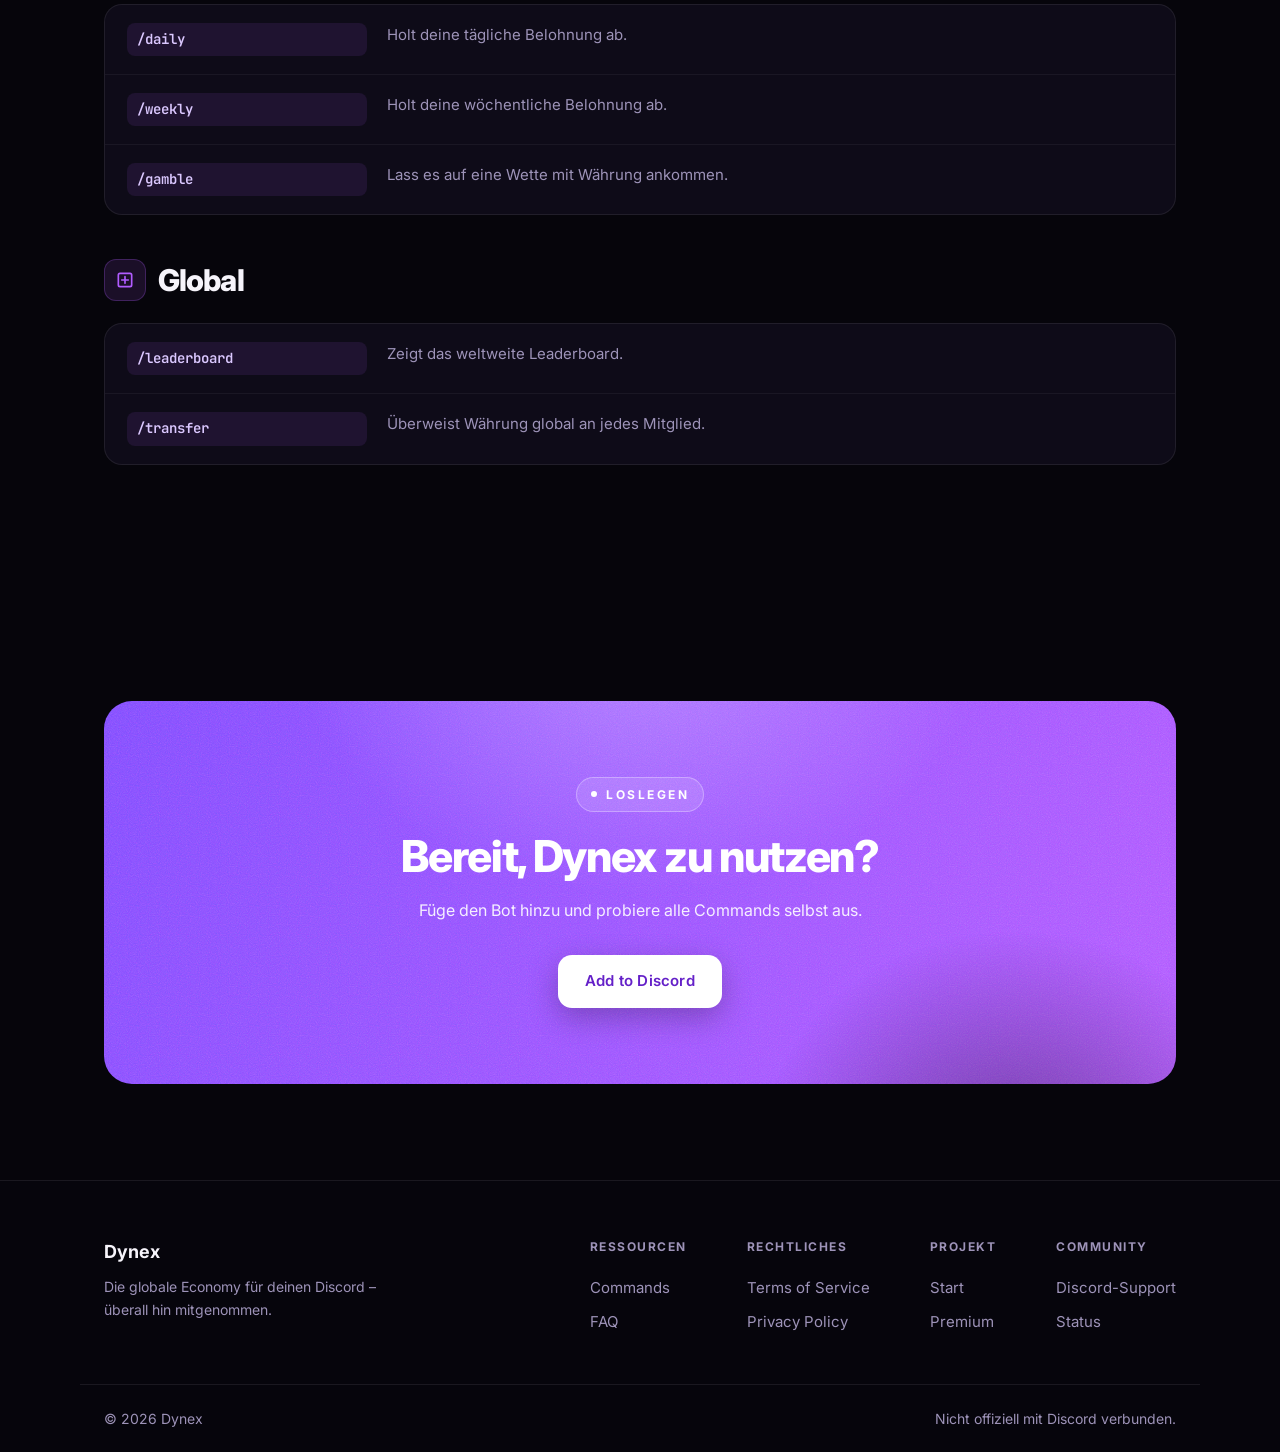
==== commit 762cb10a: "Pages" ====
--- a/commands.html
+++ b/commands.html
@@ -3,11 +3,27 @@
 <head>
   <meta charset="UTF-8" />
   <meta name="viewport" content="width=device-width, initial-scale=1.0" />
-  <title>Commands – Dynex</title>
+  <title>Commands – Dynex Global Economy</title>
+  <meta name="description" content="Übersicht aller Dynex Economy-Commands: Währung, Shops, Jobs, Transfers und Belohnungen – überall auf Discord." />
+  <meta name="robots" content="index, follow" />
+  <meta name="theme-color" content="#7e4dff" />
+  <link rel="canonical" href="https://dynexbot.com/commands" />
+  <meta property="og:type" content="website" />
+  <meta property="og:site_name" content="Dynex" />
+  <meta property="og:locale" content="de_DE" />
+  <meta property="og:title" content="Commands – Dynex Global Economy" />
+  <meta property="og:description" content="Alle Economy-Commands von Dynex auf einen Blick: Währung, Shops, Jobs und mehr." />
+  <meta property="og:image" content="https://dynexbot.com/logo.png" />
+  <meta property="og:url" content="https://dynexbot.com/commands" />
+  <meta name="twitter:card" content="summary" />
+  <meta name="twitter:title" content="Commands – Dynex Global Economy" />
+  <meta name="twitter:description" content="Alle Dynex Economy-Commands auf einen Blick." />
+  <meta name="twitter:image" content="https://dynexbot.com/logo.png" />
   <link rel="icon" type="image/png" href="logo.png" />
   <link rel="preconnect" href="https://fonts.googleapis.com" />
   <link rel="preconnect" href="https://fonts.gstatic.com" crossorigin />
   <link href="https://fonts.googleapis.com/css2?family=Inter:wght@400;500;600;700;800;900&family=JetBrains+Mono:wght@400;600&display=swap" rel="stylesheet" />
+    <script>document.documentElement.classList.add("js");</script>
   <link rel="stylesheet" href="styles.css" />
 </head>
 <body>
@@ -30,7 +46,7 @@
           <a href="faq.html">FAQ</a>
           <a href="terms.html">Terms</a>
           <a href="privacy.html">Privacy</a>
-          <a class="nav-cta" href="#">Add to Discord</a>
+          <a class="nav-cta" href="https://discord.com/oauth2/authorize?client_id=1545361107915374632">Add to Discord</a>
         </div>
       </div>
     </div>
@@ -40,7 +56,7 @@
     <div class="container">
       <span class="eyebrow reveal in"><span class="dot"></span>Befehle</span>
       <h1 class="reveal in">Alle <span class="grad-text">Commands</span></h1>
-      <p class="reveal in" data-delay="1">Steuere Dynex bequem über Slash-Commands. Hier siehst du alles auf einen Blick.</p>
+      <p class="reveal in" data-delay="1">Deine globale Economy funktioniert überall. Hier siehst du alle Commands auf einen Blick.</p>
     </div>
   </header>
 
@@ -48,41 +64,49 @@
     <div class="container">
 
       <div class="cmd-cat reveal">
-        <h2><span class="cicon"><svg viewBox="0 0 24 24" fill="none" stroke="currentColor" stroke-width="2" stroke-linecap="round" stroke-linejoin="round"><path d="M12 3l8 3v5c0 5-3.5 8.5-8 10-4.5-1.5-8-5-8-10V6z"/><path d="M9 12l2 2 4-4"/></svg></span>Moderation</h2>
+        <h2><span class="cicon"><svg viewBox="0 0 24 24" fill="none" stroke="currentColor" stroke-width="2" stroke-linecap="round" stroke-linejoin="round"><circle cx="12" cy="12" r="9"/><path d="M14.8 9A2 2 0 0 0 12 7.5h-1a1.5 1.5 0 0 0 0 3h2a1.5 1.5 0 0 1 0 3h-1a2 2 0 0 1-2.8-1.5"/><path d="M12 5.5v1M12 17.5v1"/></svg></span>Währung</h2>
         <div class="cmd-table">
-          <div class="cmd-row"><span class="cmd-name">/kick</span><span class="cmd-desc">Entfernt ein Mitglied vom Server.</span></div>
-          <div class="cmd-row"><span class="cmd-name">/ban</span><span class="cmd-desc">Verbannt ein Mitglied vom Server.</span></div>
-          <div class="cmd-row"><span class="cmd-name">/mute</span><span class="cmd-desc">Schaltet den Text- und Sprachzugriff eines Mitglieds stumm.</span></div>
-          <div class="cmd-row"><span class="cmd-name">/warn</span><span class="cmd-desc">Verwarnt ein Mitglied – bei mehreren Warnungen greifen Strafmaßnahmen.</span></div>
-          <div class="cmd-row"><span class="cmd-name">/clear</span><span class="cmd-desc">Löscht eine beliebige Anzahl an Nachrichten.</span></div>
+          <div class="cmd-row"><span class="cmd-name">/balance</span><span class="cmd-desc">Zeigt deinen aktuellen Kontostand.</span></div>
+          <div class="cmd-row"><span class="cmd-name">/pay</span><span class="cmd-desc">Überweist Währung an ein anderes Mitglied.</span></div>
+          <div class="cmd-row"><span class="cmd-name">/give</span><span class="cmd-desc">Schenkt einem Mitglied einen Betrag.</span></div>
+          <div class="cmd-row"><span class="cmd-name">/top</span><span class="cmd-desc">Zeigt das Leaderboard der reichsten Mitglieder.</span></div>
         </div>
       </div>
 
       <div class="cmd-cat reveal">
-        <h2><span class="cicon"><svg viewBox="0 0 24 24" fill="none" stroke="currentColor" stroke-width="2" stroke-linecap="round" stroke-linejoin="round"><path d="M8 5h8l-1 6a3 3 0 0 1-6 0z"/><circle cx="12" cy="16" r="3"/><path d="M12 9v4"/></svg></span>Leveling</h2>
+        <h2><span class="cicon"><svg viewBox="0 0 24 24" fill="none" stroke="currentColor" stroke-width="2" stroke-linecap="round" stroke-linejoin="round"><path d="M4 20V10M10 20V4M16 20v-7M22 20V8"/></svg></span>Shop</h2>
         <div class="cmd-table">
-          <div class="cmd-row"><span class="cmd-name">/rank</span><span class="cmd-desc">Zeigt deinen aktuellen Rang und Fortschritt.</span></div>
-          <div class="cmd-row"><span class="cmd-name">/levels</span><span class="cmd-desc">Öffnet das Leaderboard der aktivsten Mitglieder.</span></div>
-          <div class="cmd-row"><span class="cmd-name">/levelroles</span><span class="cmd-desc">Vergibt automatisch Rollen ab einem bestimmten Level.</span></div>
+          <div class="cmd-row"><span class="cmd-name">/shop</span><span class="cmd-desc">Öffnet den globalen Shop.</span></div>
+          <div class="cmd-row"><span class="cmd-name">/buy</span><span class="cmd-desc">Kauft ein Item oder eine Rolle aus dem Shop.</span></div>
+          <div class="cmd-row"><span class="cmd-name">/inventory</span><span class="cmd-desc">Zeigt alle Items in deinem Inventar.</span></div>
+          <div class="cmd-row"><span class="cmd-name">/shop add</span><span class="cmd-desc">Fügt ein neues globales Item oder eine Rolle hinzu.</span></div>
         </div>
       </div>
 
       <div class="cmd-cat reveal">
-        <h2><span class="cicon"><svg viewBox="0 0 24 24" fill="none" stroke="currentColor" stroke-width="2" stroke-linecap="round" stroke-linejoin="round"><circle cx="12" cy="12" r="3"/><path d="M19.4 15a1.65 1.65 0 0 0 .33 1.82l.06.06a2 2 0 1 1-2.83 2.83l-.06-.06a1.65 1.65 0 0 0-1.82-.33 1.65 1.65 0 0 0-1 1.51V21a2 2 0 1 1-4 0v-.09a1.65 1.65 0 0 0-1-1.51 1.65 1.65 0 0 0-1.82.33l-.06.06a2 2 0 1 1-2.83-2.83l.06-.06a1.65 1.65 0 0 0 .33-1.82 1.65 1.65 0 0 0-1.51-1H3a2 2 0 1 1 0-4h.09a1.65 1.65 0 0 0 1.51-1 1.65 1.65 0 0 0-.33-1.82l-.06-.06a2 2 0 1 1 2.83-2.83l.06.06a1.65 1.65 0 0 0 1.82.33h0a1.65 1.65 0 0 0 1-1.51V3a2 2 0 1 1 4 0v.09a1.65 1.65 0 0 0 1 1.51h0a1.65 1.65 0 0 0 1.82-.33l.06-.06a2 2 0 1 1 2.83 2.83l-.06.06a1.65 1.65 0 0 0-.33 1.82v0a1.65 1.65 0 0 0 1.51 1H21a2 2 0 1 1 0 4h-.09a1.65 1.65 0 0 0-1.51 1z"/></svg></span>Konfiguration</h2>
+        <h2><span class="cicon"><svg viewBox="0 0 24 24" fill="none" stroke="currentColor" stroke-width="2" stroke-linecap="round" stroke-linejoin="round"><path d="M12 3l2 5 5 2-5 2-2 5-2-5-5-2 5-2z"/></svg></span>Jobs &amp; Einkommen</h2>
         <div class="cmd-table">
-          <div class="cmd-row"><span class="cmd-name">/setup</span><span class="cmd-desc">Startet den schnellen Einrichtungsassistenten.</span></div>
-          <div class="cmd-row"><span class="cmd-name">/automod</span><span class="cmd-desc">Aktiviert oder deaktiviert automatische Moderation.</span></div>
-          <div class="cmd-row"><span class="cmd-name">/welcome</span><span class="cmd-desc">Richtet Begrüßungsnachrichten ein.</span></div>
-          <div class="cmd-row"><span class="cmd-name">/settings</span><span class="cmd-desc">Zeigt und passt alle Server-Einstellungen an.</span></div>
+          <div class="cmd-row"><span class="cmd-name">/jobs</span><span class="cmd-desc">Listet alle verfügbaren Jobs auf.</span></div>
+          <div class="cmd-row"><span class="cmd-name">/work</span><span class="cmd-desc">Übernimmt einen Job und verdient damit.</span></div>
+          <div class="cmd-row"><span class="cmd-name">/salary</span><span class="cmd-desc">Zeigt dein aktuelles Gehalt an.</span></div>
+          <div class="cmd-row"><span class="cmd-name">/jobs create</span><span class="cmd-desc">Erstellt einen neuen Job mit Gehalt.</span></div>
         </div>
       </div>
 
       <div class="cmd-cat reveal">
-        <h2><span class="cicon"><svg viewBox="0 0 24 24" fill="none" stroke="currentColor" stroke-width="2" stroke-linecap="round" stroke-linejoin="round"><path d="M4 20V10M10 20V4M16 20v-7M22 20H2"/></svg></span>Statistiken</h2>
+        <h2><span class="cicon"><svg viewBox="0 0 24 24" fill="none" stroke="currentColor" stroke-width="2" stroke-linecap="round" stroke-linejoin="round"><path d="M12 21a9 9 0 1 0-9-9c0 1.7.5 3 1.3 4.3L3 20l3.7-1.3A9 9 0 0 0 12 21z"/><path d="M8.5 10.5h7M12 7v7"/></svg></span>Belohnungen</h2>
         <div class="cmd-table">
-          <div class="cmd-row"><span class="cmd-name">/stats</span><span class="cmd-desc">Zeigt Server- und Nutzerstatistiken.</span></div>
-          <div class="cmd-row"><span class="cmd-name">/logs</span><span class="cmd-desc">Ruft die Moderations-Logs ab.</span></div>
-          <div class="cmd-row"><span class="cmd-name">/activity</span><span class="cmd-desc">Überblick über die Aktivität im Server.</span></div>
+          <div class="cmd-row"><span class="cmd-name">/daily</span><span class="cmd-desc">Holt deine tägliche Belohnung ab.</span></div>
+          <div class="cmd-row"><span class="cmd-name">/weekly</span><span class="cmd-desc">Holt deine wöchentliche Belohnung ab.</span></div>
+          <div class="cmd-row"><span class="cmd-name">/gamble</span><span class="cmd-desc">Lass es auf eine Wette mit Währung ankommen.</span></div>
+        </div>
+      </div>
+
+      <div class="cmd-cat reveal">
+        <h2><span class="cicon"><svg viewBox="0 0 24 24" fill="none" stroke="currentColor" stroke-width="2" stroke-linecap="round" stroke-linejoin="round"><rect x="4" y="4" width="16" height="16" rx="2"/><path d="M8 12h8M12 8v8"/></svg></span>Global</h2>
+        <div class="cmd-table">
+          <div class="cmd-row"><span class="cmd-name">/leaderboard</span><span class="cmd-desc">Zeigt das weltweite Leaderboard.</span></div>
+          <div class="cmd-row"><span class="cmd-name">/transfer</span><span class="cmd-desc">Überweist Währung global an jedes Mitglied.</span></div>
         </div>
       </div>
 
@@ -96,19 +120,19 @@
         <span class="eyebrow" style="border-color:rgba(255,255,255,0.3);background:rgba(255,255,255,0.12);color:#fff;"><span class="dot" style="background:#fff;box-shadow:none;"></span>Loslegen</span>
         <h2>Bereit, Dynex zu nutzen?</h2>
         <p>Füge den Bot hinzu und probiere alle Commands selbst aus.</p>
-        <a class="btn" href="#">Add to Discord</a>
+        <a class="btn" href="https://discord.com/oauth2/authorize?client_id=1545361107915374632">Add to Discord</a>
       </div>
     </div>
   </section>
 
   <footer>
     <div class="footer-inner">
-      <div class="footer-brand"><span>Dynex</span><p>Dein Allround-Discord-Bot für Moderation, Leveling &amp; mehr.</p></div>
+      <div class="footer-brand"><span>Dynex</span><p>Die globale Economy für deinen Discord – überall hin mitgenommen.</p></div>
       <div class="footer-cols">
         <div class="footer-col"><h4>Ressourcen</h4><a href="commands.html">Commands</a><a href="faq.html">FAQ</a></div>
         <div class="footer-col"><h4>Rechtliches</h4><a href="terms.html">Terms of Service</a><a href="privacy.html">Privacy Policy</a></div>
-        <div class="footer-col"><h4>Projekt</h4><a href="index.html">Start</a><a href="team.html">Team</a><a href="premium.html">Premium</a></div>
-        <div class="footer-col"><h4>Community</h4><a href="#">Discord-Support</a><a href="#">Status</a></div>
+        <div class="footer-col"><h4>Projekt</h4><a href="index.html">Start</a><a href="premium.html">Premium</a></div>
+        <div class="footer-col"><h4>Community</h4><a href="https://discord.gg/HcmdkX8BWf">Discord-Support</a><a href="#">Status</a></div>
       </div>
     </div>
     <div class="footer-bottom"><span>© <span id="year"></span> Dynex</span><span>Nicht offiziell mit Discord verbunden.</span></div>
--- a/styles.css
+++ b/styles.css
@@ -91,7 +91,10 @@
 }
 .brand { display: flex; align-items: center; gap: 11px; font-weight: 700; font-size: 18px; letter-spacing: 0.2px; }
 .brand img { width: 32px; height: 32px; border-radius: 9px; box-shadow: 0 0 18px rgba(126,77,255,0.5); }
-.brand span { background: linear-gradient(120deg, #fff 0%, var(--accent-lite) 100%); -webkit-background-clip: text; background-clip: text; color: transparent; }
+.brand span { color: var(--accent-lite); }
+@supports ((-webkit-background-clip: text) or (background-clip: text)) {
+  .brand span { background: linear-gradient(120deg, #fff 0%, var(--accent-lite) 100%); -webkit-background-clip: text; background-clip: text; color: transparent; }
+}
 
 .nav-links { display: flex; align-items: center; gap: 4px; }
 .nav-links a {
@@ -122,8 +125,8 @@
 section { padding: 96px 0; }
 
 /* ---- reveal animations ---- */
-.reveal { opacity: 0; transform: translateY(28px); transition: opacity .7s cubic-bezier(.16,1,.3,1), transform .7s cubic-bezier(.16,1,.3,1); }
-.reveal.in { opacity: 1; transform: none; }
+.js .reveal { opacity: 0; transform: translateY(28px); transition: opacity .7s cubic-bezier(.16,1,.3,1), transform .7s cubic-bezier(.16,1,.3,1); }
+.js .reveal.in { opacity: 1; transform: none; }
 .reveal[data-delay="1"] { transition-delay: .08s; }
 .reveal[data-delay="2"] { transition-delay: .16s; }
 .reveal[data-delay="3"] { transition-delay: .24s; }
@@ -173,7 +176,13 @@
 h1 { font-size: clamp(40px, 6.5vw, 72px); margin-bottom: 22px; }
 h2 { font-size: clamp(30px, 4.4vw, 44px); margin-bottom: 16px; }
 .lead { color: var(--muted); font-size: clamp(16px, 2.2vw, 19px); max-width: 620px; }
-.grad-text { background: var(--accent-grad); -webkit-background-clip: text; background-clip: text; color: transparent; }
+.grad-text { color: var(--accent-2); }
+@supports ((-webkit-background-clip: text) or (background-clip: text)) {
+  .grad-text { background: var(--accent-grad); -webkit-background-clip: text; background-clip: text; color: transparent; }
+}
+@media not all and (-webkit-background-clip: text) {
+  .grad-text { color: var(--accent-2); }
+}
 
 .section-head { max-width: 680px; margin-bottom: 54px; }
 .center { text-align: center; }
@@ -229,7 +238,10 @@
 .stat:hover { transform: translateY(-3px); border-color: var(--border-strong); }
 .stat .num {
   font-size: 30px; font-weight: 800; letter-spacing: -0.03em;
-  background: var(--accent-grad); -webkit-background-clip: text; background-clip: text; color: transparent;
+  color: var(--accent-2);
+}
+@supports ((-webkit-background-clip: text) or (background-clip: text)) {
+  .stat .num { background: var(--accent-grad); -webkit-background-clip: text; background-clip: text; color: transparent; }
 }
 .stat .lbl { color: var(--muted); font-size: 13px; margin-top: 3px; }
 
